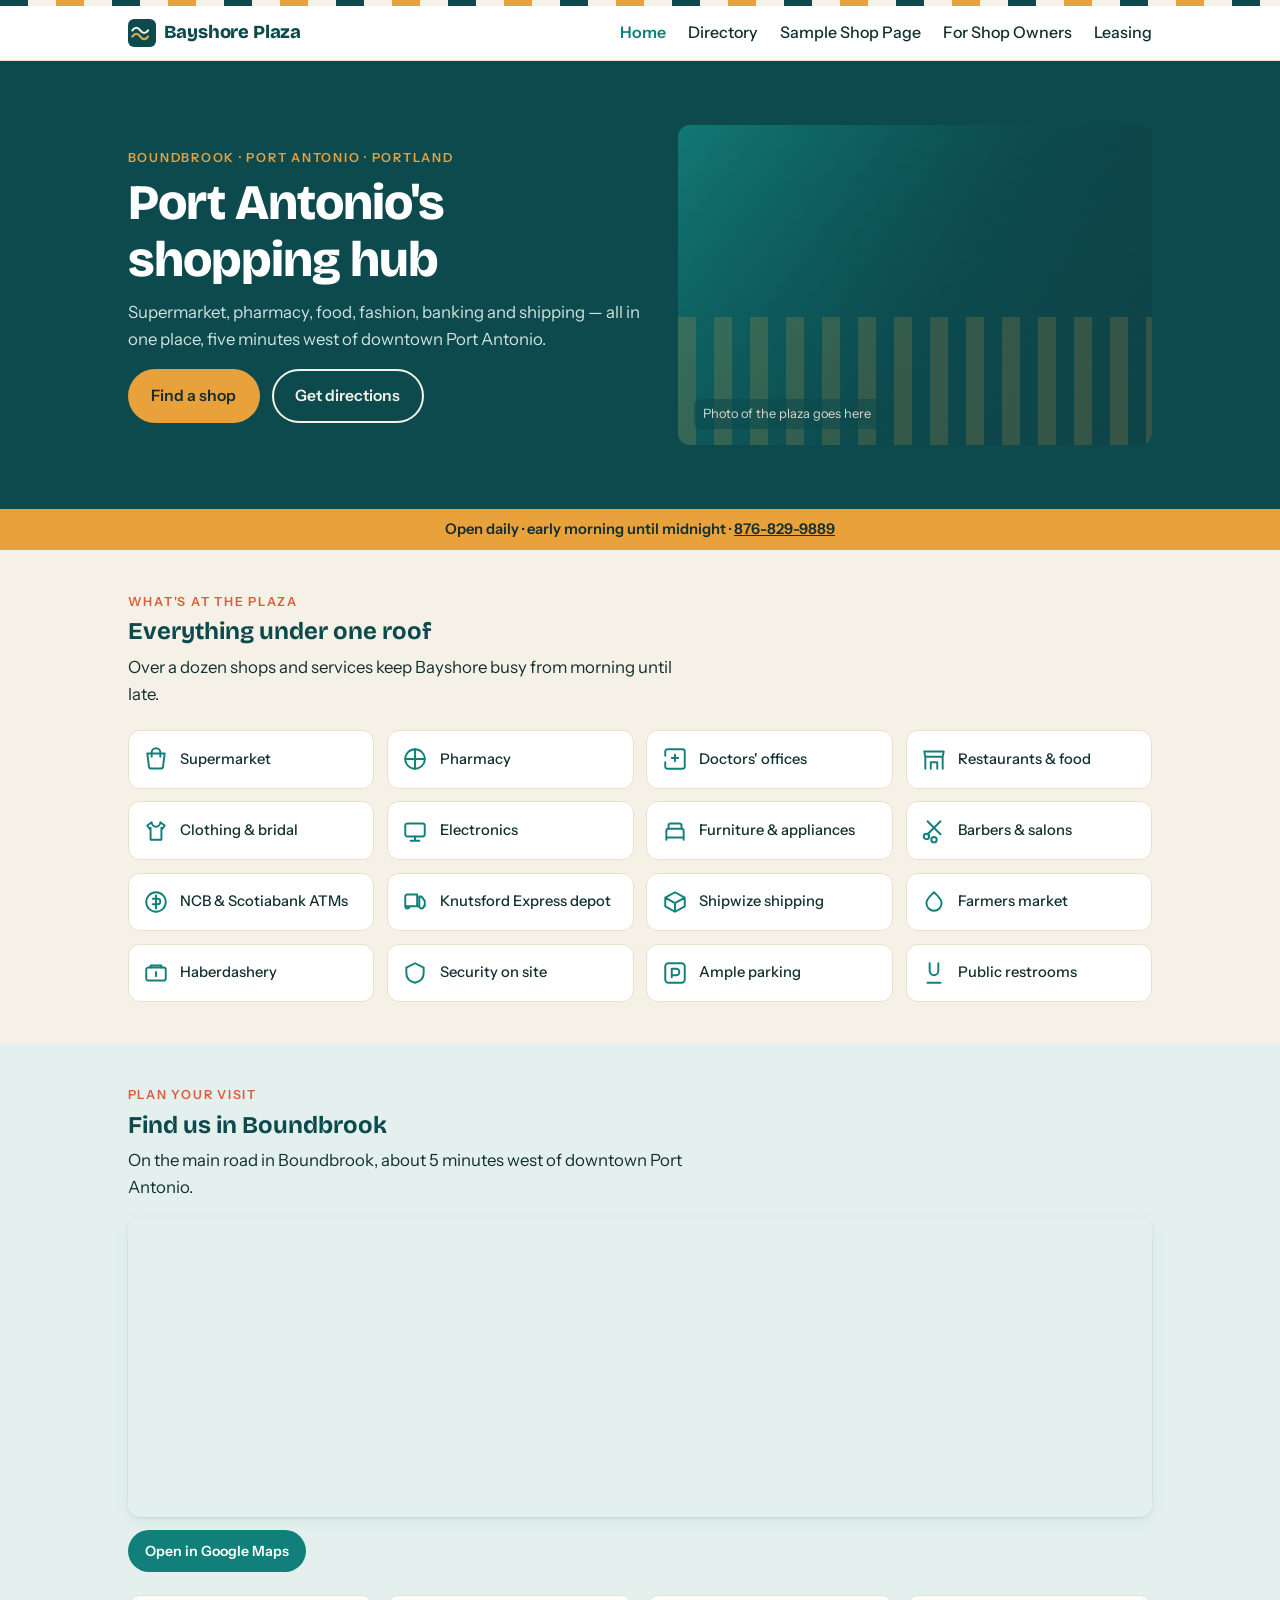
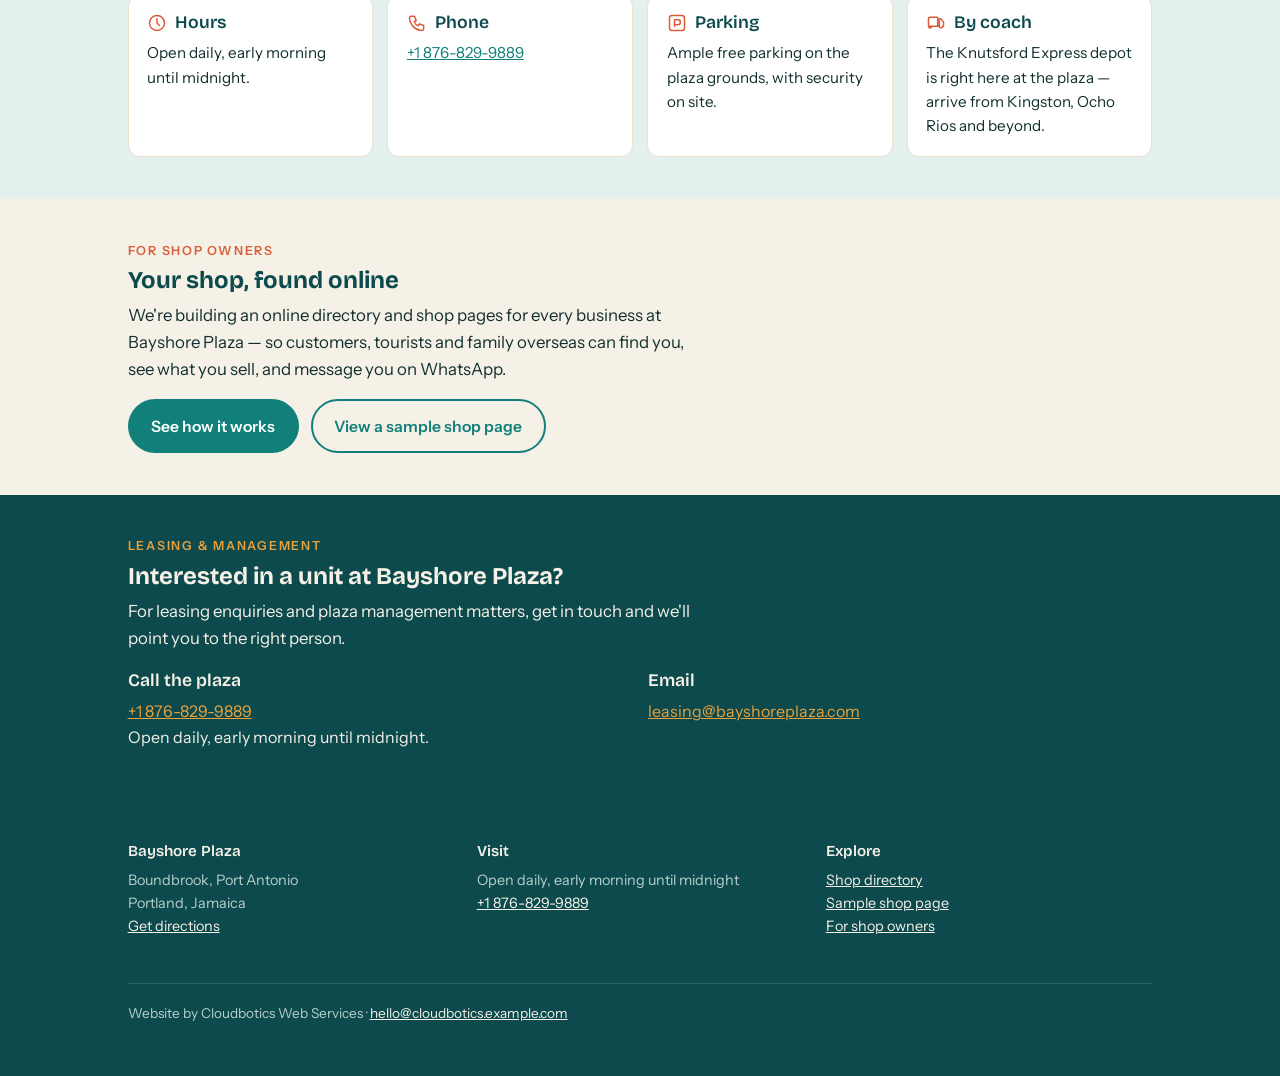
==== index.html @ 3031645c "Bayshore Plaza teaser site — Phase 1 validation asset Static mobile-first site (4 pages), shop direc" ====
<!DOCTYPE html>
<html lang="en">
<head>
  <meta charset="UTF-8">
  <meta name="viewport" content="width=device-width, initial-scale=1.0">
  <title>Bayshore Plaza — Port Antonio's Shopping Hub | Boundbrook, Portland, Jamaica</title>
  <meta name="description" content="Bayshore Plaza in Boundbrook, Port Antonio: supermarket, pharmacy, restaurants, banking ATMs, Knutsford Express depot and more. Open daily, early morning until midnight. 5 minutes west of downtown Port Antonio.">

  <!-- Open Graph -->
  <meta property="og:type" content="website">
  <meta property="og:title" content="Bayshore Plaza — Port Antonio's Shopping Hub">
  <meta property="og:description" content="Supermarket, pharmacy, food, banking, shipping and more in Boundbrook, Port Antonio. Open daily until midnight.">
  <!-- PLACEHOLDER: replace domain with the real deployed URL (og-image.jpg ships in this folder; regenerate from og-card.html) -->
  <meta property="og:url" content="https://bayshoreplaza.com/">
  <meta property="og:image" content="https://bayshoreplaza.com/og-image.jpg">
  <meta property="og:locale" content="en_JM">

  <link rel="icon" href="data:image/svg+xml,%3Csvg xmlns='http://www.w3.org/2000/svg' viewBox='0 0 32 32'%3E%3Crect width='32' height='32' rx='7' fill='%230c4a4e'/%3E%3Cpath d='M5 20c3-4 6-4 9 0s6 4 9 0' stroke='%23e9a13b' stroke-width='2.5' fill='none' stroke-linecap='round'/%3E%3Cpath d='M5 13c3-4 6-4 9 0s6 4 9 0' stroke='%23f6f1e7' stroke-width='2.5' fill='none' stroke-linecap='round'/%3E%3C/svg%3E">

  <link rel="preconnect" href="https://fonts.googleapis.com">
  <link rel="preconnect" href="https://fonts.gstatic.com" crossorigin>
  <link href="https://fonts.googleapis.com/css2?family=Bricolage+Grotesque:wght@600;800&family=Instrument+Sans:wght@400;500;600&display=swap" rel="stylesheet">
  <link rel="stylesheet" href="css/styles.css">

  <!-- LocalBusiness structured data -->
  <script type="application/ld+json">
  {
    "@context": "https://schema.org",
    "@type": "ShoppingCenter",
    "name": "Bayshore Plaza",
    "alternateName": "Bayshore Shopping Centre",
    "description": "Shopping plaza in Boundbrook, Port Antonio with a supermarket, pharmacy, doctors' offices, restaurants, clothing stores, banking ATMs, a Knutsford Express depot and more.",
    "telephone": "+18768299889",
    "url": "https://bayshoreplaza.com/",
    "address": {
      "@type": "PostalAddress",
      "streetAddress": "Boundbrook",
      "addressLocality": "Port Antonio",
      "addressRegion": "Portland",
      "addressCountry": "JM"
    },
    "geo": {
      "@type": "GeoCoordinates",
      "latitude": 18.1814917,
      "longitude": -76.4604981
    },
    "hasMap": "https://www.google.com/maps?q=18.1814917,-76.4604981",
    "openingHoursSpecification": {
      "@type": "OpeningHoursSpecification",
      "dayOfWeek": ["Monday","Tuesday","Wednesday","Thursday","Friday","Saturday","Sunday"],
      "opens": "06:00",
      "closes": "23:59"
    }
  }
  </script>
  <!-- PLACEHOLDER: confirm exact opening time in the JSON-LD above ("early morning" is currently set as 06:00) -->
</head>
<body>
  <div class="awning" aria-hidden="true"></div>

  <header class="site-header">
    <div class="site-header__bar">
      <a class="brand" href="index.html">
        <svg class="brand__mark" viewBox="0 0 32 32" aria-hidden="true"><rect width="32" height="32" rx="7" fill="#0c4a4e"/><path d="M5 20c3-4 6-4 9 0s6 4 9 0" stroke="#e9a13b" stroke-width="2.5" fill="none" stroke-linecap="round"/><path d="M5 13c3-4 6-4 9 0s6 4 9 0" stroke="#f6f1e7" stroke-width="2.5" fill="none" stroke-linecap="round"/></svg>
        Bayshore Plaza
      </a>
      <button class="nav-toggle" aria-expanded="false" aria-controls="site-nav">Menu</button>
      <nav class="site-nav" id="site-nav" aria-label="Main">
        <a href="index.html" aria-current="page">Home</a>
        <a href="directory.html">Directory</a>
        <a href="shop-demo.html">Sample Shop Page</a>
        <a href="for-businesses.html">For Shop Owners</a>
        <a href="index.html#leasing">Leasing</a>
      </nav>
    </div>
  </header>

  <main>
    <!-- HERO -->
    <section class="hero">
      <div class="container hero__inner">
        <div>
          <span class="eyebrow">Boundbrook · Port Antonio · Portland</span>
          <h1>Port Antonio's shopping hub</h1>
          <p class="lede">Supermarket, pharmacy, food, fashion, banking and shipping — all in one place, five minutes west of downtown Port Antonio.</p>
          <div class="hero__actions">
            <a class="btn btn--sand" href="directory.html">Find a shop</a>
            <a class="btn btn--ghost" href="https://www.google.com/maps?q=18.1814917,-76.4604981" target="_blank" rel="noopener" style="border-color:#f6f1e7;color:#f6f1e7">Get directions</a>
          </div>
        </div>
        <!-- PLACEHOLDER: hero image — replace this div with an optimized photo of the plaza frontage
             e.g. <img src="img/plaza-hero.jpg" alt="Bayshore Plaza, Port Antonio" width="800" height="600"> -->
        <div class="hero__media" role="img" aria-label="Photo of Bayshore Plaza (coming soon)">
          <span class="hero__media-note">Photo of the plaza goes here</span>
        </div>
      </div>
    </section>
    <div class="signboard">Open daily · early morning until midnight · <a href="tel:+18768299889" style="color:inherit">876-829-9889</a></div>

    <!-- AMENITIES -->
    <section class="section">
      <div class="container">
        <span class="eyebrow">What's at the plaza</span>
        <h2>Everything under one roof</h2>
        <p class="lede">Over a dozen shops and services keep Bayshore busy from morning until late.</p>
        <div class="amenity-grid">
          <div class="amenity"><svg viewBox="0 0 24 24" fill="none" stroke="currentColor" stroke-width="1.8" stroke-linecap="round" stroke-linejoin="round" aria-hidden="true"><path d="M4 7h16l-1.5 12a2 2 0 0 1-2 1.8h-9A2 2 0 0 1 5.5 19L4 7z"/><path d="M8 10V6a4 4 0 0 1 8 0v4"/></svg>Supermarket</div>
          <div class="amenity"><svg viewBox="0 0 24 24" fill="none" stroke="currentColor" stroke-width="1.8" stroke-linecap="round" stroke-linejoin="round" aria-hidden="true"><path d="M12 3v18M3 12h18"/><circle cx="12" cy="12" r="9"/></svg>Pharmacy</div>
          <div class="amenity"><svg viewBox="0 0 24 24" fill="none" stroke="currentColor" stroke-width="1.8" stroke-linecap="round" stroke-linejoin="round" aria-hidden="true"><path d="M9 3H5a2 2 0 0 0-2 2v4m6-6h10a2 2 0 0 1 2 2v14a2 2 0 0 1-2 2H5a2 2 0 0 1-2-2v-4"/><path d="M12 8v6M9 11h6"/></svg>Doctors' offices</div>
          <div class="amenity"><svg viewBox="0 0 24 24" fill="none" stroke="currentColor" stroke-width="1.8" stroke-linecap="round" stroke-linejoin="round" aria-hidden="true"><path d="M4 21V10m0 0L3 5h18l-1 5m-16 0h16m0 11V10M9 21v-6h6v6"/></svg>Restaurants &amp; food</div>
          <div class="amenity"><svg viewBox="0 0 24 24" fill="none" stroke="currentColor" stroke-width="1.8" stroke-linecap="round" stroke-linejoin="round" aria-hidden="true"><path d="M16 4l4 3-2 3-1-1v11H7V9L6 10 4 7l4-3a4 4 0 0 0 8 0z"/></svg>Clothing &amp; bridal</div>
          <div class="amenity"><svg viewBox="0 0 24 24" fill="none" stroke="currentColor" stroke-width="1.8" stroke-linecap="round" stroke-linejoin="round" aria-hidden="true"><rect x="3" y="5" width="18" height="12" rx="2"/><path d="M8 21h8m-4-4v4"/></svg>Electronics</div>
          <div class="amenity"><svg viewBox="0 0 24 24" fill="none" stroke="currentColor" stroke-width="1.8" stroke-linecap="round" stroke-linejoin="round" aria-hidden="true"><path d="M4 18v-6a2 2 0 0 1 2-2h12a2 2 0 0 1 2 2v6M4 18h16M4 18v2m16-2v2M6 10V7a2 2 0 0 1 2-2h8a2 2 0 0 1 2 2v3"/></svg>Furniture &amp; appliances</div>
          <div class="amenity"><svg viewBox="0 0 24 24" fill="none" stroke="currentColor" stroke-width="1.8" stroke-linecap="round" stroke-linejoin="round" aria-hidden="true"><path d="M6 3l12 12m0-12L6 15"/><circle cx="5" cy="17" r="2.5"/><circle cx="12" cy="20" r="2.5"/></svg>Barbers &amp; salons</div>
          <div class="amenity"><svg viewBox="0 0 24 24" fill="none" stroke="currentColor" stroke-width="1.8" stroke-linecap="round" stroke-linejoin="round" aria-hidden="true"><path d="M12 6v12m-3-9h4.5a2.5 2.5 0 0 1 0 5H9"/><circle cx="12" cy="12" r="9"/></svg>NCB &amp; Scotiabank ATMs</div>
          <div class="amenity"><svg viewBox="0 0 24 24" fill="none" stroke="currentColor" stroke-width="1.8" stroke-linecap="round" stroke-linejoin="round" aria-hidden="true"><path d="M3 16V7a2 2 0 0 1 2-2h9v11M3 16h11M3 16a2 2 0 1 0 4 0m7 0h2m4 0a2 2 0 1 1-4 0m4 0h1v-5l-3-4h-2v9"/></svg>Knutsford Express depot</div>
          <div class="amenity"><svg viewBox="0 0 24 24" fill="none" stroke="currentColor" stroke-width="1.8" stroke-linecap="round" stroke-linejoin="round" aria-hidden="true"><path d="M21 8l-9-5-9 5v8l9 5 9-5V8zM3 8l9 5m0 0l9-5m-9 5v8"/></svg>Shipwize shipping</div>
          <div class="amenity"><svg viewBox="0 0 24 24" fill="none" stroke="currentColor" stroke-width="1.8" stroke-linecap="round" stroke-linejoin="round" aria-hidden="true"><path d="M12 3c-4 4-7 6-7 10a7 7 0 0 0 14 0c0-4-3-6-7-10z"/></svg>Farmers market</div>
          <div class="amenity"><svg viewBox="0 0 24 24" fill="none" stroke="currentColor" stroke-width="1.8" stroke-linecap="round" stroke-linejoin="round" aria-hidden="true"><rect x="3" y="7" width="18" height="12" rx="2"/><path d="M7 7V5h10v2m-5 4v4"/></svg>Haberdashery</div>
          <div class="amenity"><svg viewBox="0 0 24 24" fill="none" stroke="currentColor" stroke-width="1.8" stroke-linecap="round" stroke-linejoin="round" aria-hidden="true"><path d="M12 3l8 4v5c0 5-3.5 8-8 9-4.5-1-8-4-8-9V7l8-4z"/></svg>Security on site</div>
          <div class="amenity"><svg viewBox="0 0 24 24" fill="none" stroke="currentColor" stroke-width="1.8" stroke-linecap="round" stroke-linejoin="round" aria-hidden="true"><rect x="3" y="3" width="18" height="18" rx="3"/><path d="M9 16V8h4a3 3 0 0 1 0 6H9"/></svg>Ample parking</div>
          <div class="amenity"><svg viewBox="0 0 24 24" fill="none" stroke="currentColor" stroke-width="1.8" stroke-linecap="round" stroke-linejoin="round" aria-hidden="true"><path d="M8 3v7a4 4 0 0 0 8 0V3M6 21h12"/></svg>Public restrooms</div>
        </div>
      </div>
    </section>

    <!-- MAP + VISIT INFO -->
    <section class="section section--tint" id="visit">
      <div class="container">
        <span class="eyebrow">Plan your visit</span>
        <h2>Find us in Boundbrook</h2>
        <p class="lede">On the main road in Boundbrook, about 5 minutes west of downtown Port Antonio.</p>
        <!-- OpenStreetMap embed — no API key needed. Links out to Google Maps below. -->
        <iframe class="map-embed" loading="lazy" title="Map showing Bayshore Plaza, Boundbrook, Port Antonio"
          src="https://www.openstreetmap.org/export/embed.html?bbox=-76.4705%2C18.1715%2C-76.4505%2C18.1915&amp;layer=mapnik&amp;marker=18.1814917%2C-76.4604981"></iframe>
        <p style="margin-top:0.8rem"><a class="btn btn--primary btn--small" href="https://www.google.com/maps?q=18.1814917,-76.4604981" target="_blank" rel="noopener">Open in Google Maps</a></p>

        <div class="visit-grid">
          <div class="visit-card">
            <h3><svg viewBox="0 0 24 24" fill="none" stroke="currentColor" stroke-width="1.8" stroke-linecap="round" aria-hidden="true"><circle cx="12" cy="12" r="9"/><path d="M12 7v5l3 3"/></svg>Hours</h3>
            <p>Open daily, early morning until midnight.</p>
          </div>
          <div class="visit-card">
            <h3><svg viewBox="0 0 24 24" fill="none" stroke="currentColor" stroke-width="1.8" stroke-linecap="round" stroke-linejoin="round" aria-hidden="true"><path d="M5 4h4l2 5-2.5 1.5a11 11 0 0 0 5 5L15 13l5 2v4a2 2 0 0 1-2 2A16 16 0 0 1 3 6a2 2 0 0 1 2-2z"/></svg>Phone</h3>
            <p><a href="tel:+18768299889">+1 876-829-9889</a></p>
          </div>
          <div class="visit-card">
            <h3><svg viewBox="0 0 24 24" fill="none" stroke="currentColor" stroke-width="1.8" stroke-linecap="round" stroke-linejoin="round" aria-hidden="true"><rect x="3" y="3" width="18" height="18" rx="3"/><path d="M9 16V8h4a3 3 0 0 1 0 6H9"/></svg>Parking</h3>
            <p>Ample free parking on the plaza grounds, with security on site.</p>
          </div>
          <div class="visit-card">
            <h3><svg viewBox="0 0 24 24" fill="none" stroke="currentColor" stroke-width="1.8" stroke-linecap="round" stroke-linejoin="round" aria-hidden="true"><path d="M3 16V7a2 2 0 0 1 2-2h9v11M3 16h11M3 16a2 2 0 1 0 4 0m7 0h2m4 0a2 2 0 1 1-4 0m4 0h1v-5l-3-4h-2v9"/></svg>By coach</h3>
            <p>The Knutsford Express depot is right here at the plaza — arrive from Kingston, Ocho Rios and beyond.</p>
          </div>
        </div>
      </div>
    </section>

    <!-- FOR SHOP OWNERS teaser -->
    <section class="section">
      <div class="container">
        <span class="eyebrow">For shop owners</span>
        <h2>Your shop, found online</h2>
        <p class="lede">We're building an online directory and shop pages for every business at Bayshore Plaza — so customers, tourists and family overseas can find you, see what you sell, and message you on WhatsApp.</p>
        <div class="hero__actions">
          <a class="btn btn--primary" href="for-businesses.html">See how it works</a>
          <a class="btn btn--ghost" href="shop-demo.html">View a sample shop page</a>
        </div>
      </div>
    </section>

    <!-- LEASING / CONTACT (addressed to plaza management) -->
    <section class="section section--deep" id="leasing">
      <div class="container">
        <span class="eyebrow">Leasing &amp; management</span>
        <h2>Interested in a unit at Bayshore Plaza?</h2>
        <p class="lede">For leasing enquiries and plaza management matters, get in touch and we'll point you to the right person.</p>
        <div class="contact-block">
          <!-- PLACEHOLDER: leasing/management contact — confirm name, phone and email with plaza management -->
          <div>
            <h3>Call the plaza</h3>
            <p><a href="tel:+18768299889">+1 876-829-9889</a><br>Open daily, early morning until midnight.</p>
          </div>
          <div>
            <h3>Email</h3>
            <!-- PLACEHOLDER: management email address -->
            <p><a href="mailto:leasing@bayshoreplaza.com">leasing@bayshoreplaza.com</a></p>
          </div>
        </div>
      </div>
    </section>
  </main>

  <footer class="site-footer">
    <div class="container">
      <div class="site-footer__grid">
        <div>
          <h3>Bayshore Plaza</h3>
          <p>Boundbrook, Port Antonio<br>Portland, Jamaica<br><a href="https://www.google.com/maps?q=18.1814917,-76.4604981" target="_blank" rel="noopener">Get directions</a></p>
        </div>
        <div>
          <h3>Visit</h3>
          <p>Open daily, early morning until midnight<br><a href="tel:+18768299889">+1 876-829-9889</a></p>
        </div>
        <div>
          <h3>Explore</h3>
          <p><a href="directory.html">Shop directory</a><br><a href="shop-demo.html">Sample shop page</a><br><a href="for-businesses.html">For shop owners</a></p>
        </div>
      </div>
      <p class="credit">Website by Cloudbotics Web Services ·
        <!-- PLACEHOLDER: Cloudbotics contact email -->
        <a href="mailto:hello@cloudbotics.example.com">hello@cloudbotics.example.com</a>
      </p>
    </div>
  </footer>

  <!-- Sticky call/directions bar on mobile -->
  <div class="mobile-cta">
    <a href="tel:+18768299889">📞 Call the plaza</a>
    <a href="https://www.google.com/maps?q=18.1814917,-76.4604981" target="_blank" rel="noopener">📍 Directions</a>
  </div>

  <script src="js/main.js" defer></script>
</body>
</html>
---- css/styles.css ----
/* ==========================================================================
   Bayshore Plaza — styles.css
   Palette: deep sea teal / teal / sand / mango accent
   Mobile-first (~380px), scales up at 640px and 960px
   ========================================================================== */

:root {
  --ink: #12302f;          /* near-black teal ink */
  --sea-deep: #0c4a4e;     /* deep sea teal — headers, footer */
  --sea: #12807a;          /* primary teal — links, buttons */
  --sea-soft: #e3f0ee;     /* pale teal wash */
  --sand: #f6f1e7;         /* page background */
  --sand-deep: #eae0cc;    /* card borders, dividers */
  --mango: #e9a13b;        /* warm accent — highlights, badges */
  --coral: #d95d39;        /* small warm details only */
  --white: #ffffff;
  --whatsapp: #1fa855;
  --radius: 12px;
  --shadow: 0 1px 3px rgba(18, 48, 47, 0.08), 0 4px 14px rgba(18, 48, 47, 0.06);
  --font-display: "Bricolage Grotesque", "Avenir Next", "Segoe UI", sans-serif;
  --font-body: "Instrument Sans", -apple-system, "Segoe UI", Roboto, sans-serif;
}

* { box-sizing: border-box; }

html { scroll-behavior: smooth; }

body {
  margin: 0;
  font-family: var(--font-body);
  font-size: 1rem;
  line-height: 1.6;
  color: var(--ink);
  background: var(--sand);
  -webkit-font-smoothing: antialiased;
}

img, iframe { max-width: 100%; }

h1, h2, h3 {
  font-family: var(--font-display);
  line-height: 1.15;
  margin: 0 0 0.5rem;
  color: var(--sea-deep);
}

h1 { font-size: 2.1rem; font-weight: 800; letter-spacing: -0.02em; }
h2 { font-size: 1.5rem; font-weight: 700; }
h3 { font-size: 1.1rem; font-weight: 600; }

p { margin: 0 0 1rem; }

a { color: var(--sea); }

:focus-visible {
  outline: 3px solid var(--mango);
  outline-offset: 2px;
  border-radius: 4px;
}

@media (prefers-reduced-motion: reduce) {
  html { scroll-behavior: auto; }
  *, *::before, *::after { transition: none !important; animation: none !important; }
}

/* --- Signature: awning stripe (teal / sand / mango), used at the top of
       every page and above key cards — echoes shopfront awnings --------- */
.awning {
  height: 6px;
  background: repeating-linear-gradient(
    90deg,
    var(--sea-deep) 0 28px,
    var(--sand) 28px 56px,
    var(--mango) 56px 84px,
    var(--sand) 84px 112px
  );
}

/* --- Layout helpers ---------------------------------------------------- */
.container {
  width: 100%;
  max-width: 1060px;
  margin: 0 auto;
  padding: 0 1.1rem;
}

.section { padding: 2.6rem 0; }
.section--tint { background: var(--sea-soft); }
.section--deep { background: var(--sea-deep); color: var(--sand); }
.section--deep h2, .section--deep h3 { color: var(--sand); }
.section--deep a { color: var(--mango); }
/* buttons keep their own text colors inside dark sections */
.section--deep a.btn--whatsapp { color: var(--white); }
.section--deep a.btn--sand { color: var(--ink); }
.section--deep a.btn--primary { color: var(--white); }
.section--deep a.btn--ghost { color: var(--sand); border-color: var(--sand); }

.eyebrow {
  display: block;
  font-size: 0.78rem;
  font-weight: 600;
  letter-spacing: 0.14em;
  text-transform: uppercase;
  color: var(--coral);
  margin-bottom: 0.4rem;
}
.section--deep .eyebrow { color: var(--mango); }

.lede { font-size: 1.05rem; max-width: 34em; }

/* --- Header / nav ------------------------------------------------------- */
.site-header {
  position: sticky;
  top: 0;
  z-index: 50;
  background: var(--white);
  border-bottom: 1px solid var(--sand-deep);
}

.site-header__bar {
  display: flex;
  align-items: center;
  justify-content: space-between;
  gap: 1rem;
  padding: 0.7rem 1.1rem;
  max-width: 1060px;
  margin: 0 auto;
}

.brand {
  font-family: var(--font-display);
  font-weight: 800;
  font-size: 1.15rem;
  color: var(--sea-deep);
  text-decoration: none;
  letter-spacing: -0.01em;
  display: flex;
  align-items: center;
  gap: 0.5rem;
}

.brand__mark {
  width: 28px;
  height: 28px;
  flex: none;
}

.nav-toggle {
  appearance: none;
  background: none;
  border: 1px solid var(--sand-deep);
  border-radius: 8px;
  padding: 0.45rem 0.6rem;
  font: inherit;
  color: var(--sea-deep);
  cursor: pointer;
  display: inline-flex;
  align-items: center;
  gap: 0.4rem;
}

.site-nav {
  display: none;
  position: absolute;
  top: 100%;
  left: 0;
  right: 0;
  background: var(--white);
  border-bottom: 1px solid var(--sand-deep);
  box-shadow: var(--shadow);
  padding: 0.5rem 1.1rem 1rem;
}

.site-nav.is-open { display: block; }

.site-nav a {
  display: block;
  padding: 0.65rem 0.2rem;
  text-decoration: none;
  color: var(--ink);
  font-weight: 500;
  border-bottom: 1px solid var(--sand);
}

.site-nav a[aria-current="page"] { color: var(--sea); font-weight: 600; }

@media (min-width: 640px) {
  .nav-toggle { display: none; }
  .site-nav {
    display: flex;
    position: static;
    background: none;
    border: 0;
    box-shadow: none;
    padding: 0;
    gap: 1.4rem;
  }
  .site-nav a { border: 0; padding: 0.2rem 0; }
}

/* --- Buttons ------------------------------------------------------------ */
.btn {
  display: inline-flex;
  align-items: center;
  justify-content: center;
  gap: 0.5rem;
  padding: 0.78rem 1.35rem;
  border-radius: 999px;
  font-weight: 600;
  font-size: 0.98rem;
  text-decoration: none;
  border: 2px solid transparent;
  cursor: pointer;
  transition: transform 0.12s ease, box-shadow 0.12s ease;
}
.btn:active { transform: translateY(1px); }

.btn--primary { background: var(--sea); color: var(--white); }
.btn--primary:hover { box-shadow: 0 4px 14px rgba(18, 128, 122, 0.35); }

.btn--ghost { border-color: var(--sea); color: var(--sea); background: transparent; }
.btn--ghost:hover { background: var(--sea-soft); }

.btn--sand { background: var(--mango); color: var(--ink); }
.btn--sand:hover { box-shadow: 0 4px 14px rgba(233, 161, 59, 0.4); }

.btn--whatsapp { background: var(--whatsapp); color: var(--white); }
.btn--whatsapp:hover { box-shadow: 0 4px 14px rgba(31, 168, 85, 0.35); }

.btn--small { padding: 0.5rem 0.95rem; font-size: 0.88rem; }

/* --- Hero ---------------------------------------------------------------- */
.hero {
  background: var(--sea-deep);
  color: var(--sand);
  overflow: hidden;
}

.hero__inner {
  display: grid;
  gap: 1.6rem;
  padding-top: 2.6rem;
  padding-bottom: 2.8rem;
}

.hero .eyebrow { color: var(--mango); }

.hero h1 { color: var(--white); font-size: 2.4rem; margin-bottom: 0.7rem; }
.hero .lede { color: #cfe3df; }

.hero__actions { display: flex; flex-wrap: wrap; gap: 0.75rem; }

/* Hero image placeholder — replace with a real photo of the plaza */
.hero__media {
  border-radius: var(--radius);
  min-height: 210px;
  background:
    linear-gradient(160deg, rgba(12, 74, 78, 0.15), rgba(12, 74, 78, 0.55)),
    linear-gradient(120deg, #12807a 0%, #0c4a4e 55%, #123c3f 100%);
  display: flex;
  align-items: flex-end;
  padding: 1rem;
  position: relative;
}

.hero__media::before {
  content: "";
  position: absolute;
  inset: auto 0 0 0;
  height: 40%;
  background: repeating-linear-gradient(
    90deg,
    rgba(233, 161, 59, 0.18) 0 18px,
    transparent 18px 36px
  );
  border-radius: 0 0 var(--radius) var(--radius);
  pointer-events: none;
}

.hero__media-note {
  font-size: 0.8rem;
  color: rgba(246, 241, 231, 0.85);
  background: rgba(12, 74, 78, 0.6);
  padding: 0.3rem 0.6rem;
  border-radius: 6px;
  position: relative;
}

/* Signboard strip — plaza-style hours marquee under the hero */
.signboard {
  background: var(--mango);
  color: var(--ink);
  font-weight: 600;
  font-size: 0.92rem;
  text-align: center;
  padding: 0.55rem 1rem;
}

@media (min-width: 960px) {
  .hero__inner {
    grid-template-columns: 1.05fr 0.95fr;
    align-items: center;
    padding-top: 4rem;
    padding-bottom: 4rem;
  }
  .hero h1 { font-size: 3.1rem; }
  .hero__media { min-height: 320px; }
}

/* --- Amenity grid --------------------------------------------------------- */
.amenity-grid {
  display: grid;
  grid-template-columns: repeat(2, 1fr);
  gap: 0.8rem;
  margin-top: 1.4rem;
}

.amenity {
  background: var(--white);
  border: 1px solid var(--sand-deep);
  border-radius: var(--radius);
  padding: 0.95rem 0.9rem;
  display: flex;
  align-items: center;
  gap: 0.7rem;
  font-weight: 500;
  font-size: 0.92rem;
}

.amenity svg {
  width: 26px;
  height: 26px;
  flex: none;
  color: var(--sea);
}

@media (min-width: 640px) { .amenity-grid { grid-template-columns: repeat(3, 1fr); } }
@media (min-width: 960px) { .amenity-grid { grid-template-columns: repeat(4, 1fr); } }

/* --- Map / visit --------------------------------------------------------- */
.map-embed {
  border: 0;
  width: 100%;
  height: 300px;
  border-radius: var(--radius);
  box-shadow: var(--shadow);
  display: block;
}

.visit-grid {
  display: grid;
  gap: 0.9rem;
  margin-top: 1.4rem;
}

.visit-card {
  background: var(--white);
  border: 1px solid var(--sand-deep);
  border-radius: var(--radius);
  padding: 1.1rem 1.15rem;
}

.visit-card h3 { display: flex; align-items: center; gap: 0.5rem; }
.visit-card svg { width: 20px; height: 20px; color: var(--coral); flex: none; }
.visit-card p { margin: 0.3rem 0 0; font-size: 0.95rem; }

@media (min-width: 640px) { .visit-grid { grid-template-columns: repeat(2, 1fr); } }
@media (min-width: 960px) { .visit-grid { grid-template-columns: repeat(4, 1fr); } }

/* --- Directory ------------------------------------------------------------ */
.filters {
  display: grid;
  gap: 0.8rem;
  margin: 1.4rem 0 1.6rem;
}

.search-input {
  width: 100%;
  padding: 0.8rem 1rem;
  font: inherit;
  border: 1.5px solid var(--sand-deep);
  border-radius: 10px;
  background: var(--white);
  color: var(--ink);
}
.search-input:focus { border-color: var(--sea); outline: none; }

.chip-row {
  display: flex;
  gap: 0.5rem;
  overflow-x: auto;
  padding-bottom: 0.3rem;
  -webkit-overflow-scrolling: touch;
}

.chip {
  flex: none;
  padding: 0.45rem 0.95rem;
  border-radius: 999px;
  border: 1.5px solid var(--sand-deep);
  background: var(--white);
  font: inherit;
  font-size: 0.88rem;
  font-weight: 500;
  color: var(--ink);
  cursor: pointer;
  white-space: nowrap;
}

.chip[aria-pressed="true"] {
  background: var(--sea-deep);
  border-color: var(--sea-deep);
  color: var(--sand);
}

.shop-grid {
  display: grid;
  gap: 0.9rem;
}

@media (min-width: 640px) { .shop-grid { grid-template-columns: repeat(2, 1fr); } }
@media (min-width: 960px) { .shop-grid { grid-template-columns: repeat(3, 1fr); } }

.shop-card {
  background: var(--white);
  border: 1px solid var(--sand-deep);
  border-radius: var(--radius);
  padding: 1.1rem 1.15rem 1.2rem;
  display: flex;
  flex-direction: column;
  gap: 0.55rem;
  border-top: 4px solid var(--sea);
}

.shop-card__head {
  display: flex;
  justify-content: space-between;
  align-items: flex-start;
  gap: 0.6rem;
}

.shop-card h3 { margin: 0; }

/* Unit plate — styled like the plaza's physical unit signage */
.unit-plate {
  flex: none;
  font-family: var(--font-display);
  font-size: 0.72rem;
  font-weight: 700;
  letter-spacing: 0.08em;
  background: var(--sea-deep);
  color: var(--sand);
  border-radius: 6px;
  padding: 0.25rem 0.5rem;
  text-transform: uppercase;
}

.shop-card__cat {
  font-size: 0.8rem;
  font-weight: 600;
  letter-spacing: 0.08em;
  text-transform: uppercase;
  color: var(--coral);
}

.shop-card__meta { font-size: 0.92rem; color: #4b5f5e; margin: 0; }

.shop-card__actions { margin-top: auto; display: flex; gap: 0.5rem; padding-top: 0.5rem; }

.results-empty {
  text-align: center;
  padding: 2.5rem 1rem;
  color: #4b5f5e;
}

.results-count { font-size: 0.88rem; color: #4b5f5e; margin: -0.6rem 0 1rem; }

/* --- Demo shop page -------------------------------------------------------- */
.demo-banner {
  background: var(--coral);
  color: var(--white);
  text-align: center;
  font-weight: 600;
  font-size: 0.92rem;
  padding: 0.6rem 1rem;
}

.gallery {
  display: grid;
  grid-template-columns: repeat(2, 1fr);
  gap: 0.6rem;
  margin: 1.2rem 0;
}

.gallery__item {
  aspect-ratio: 4 / 3;
  border-radius: 10px;
  background: linear-gradient(140deg, var(--sea-soft), var(--sand-deep));
  display: flex;
  align-items: center;
  justify-content: center;
  color: #5b6f6d;
  font-size: 0.8rem;
  text-align: center;
  padding: 0.5rem;
}

.gallery__item:first-child { grid-column: 1 / -1; aspect-ratio: 16 / 9; }

img.gallery__item { object-fit: cover; padding: 0; display: block; width: 100%; height: 100%; }

@media (min-width: 640px) {
  .gallery { grid-template-columns: repeat(4, 1fr); }
  .gallery__item:first-child { grid-column: 1 / 3; grid-row: 1 / 3; aspect-ratio: auto; }
}

.hours-table { width: 100%; border-collapse: collapse; font-size: 0.95rem; }
.hours-table td { padding: 0.45rem 0; border-bottom: 1px solid var(--sand); }
.hours-table td:last-child { text-align: right; font-weight: 500; }

.badge-listed {
  display: inline-flex;
  align-items: center;
  gap: 0.45rem;
  background: var(--sea-soft);
  border: 1px solid var(--sea);
  color: var(--sea-deep);
  border-radius: 999px;
  padding: 0.4rem 0.9rem;
  font-size: 0.85rem;
  font-weight: 600;
}
.badge-listed svg { width: 16px; height: 16px; color: var(--sea); }

.insta-placeholder {
  border: 2px dashed var(--sand-deep);
  border-radius: var(--radius);
  padding: 2rem 1rem;
  text-align: center;
  color: #5b6f6d;
  font-size: 0.9rem;
  background: var(--white);
}

.two-col { display: grid; gap: 1.6rem; }
@media (min-width: 960px) { .two-col { grid-template-columns: 1.2fr 0.8fr; align-items: start; } }

/* --- Pricing (for-businesses) ---------------------------------------------- */
.benefit-list { display: grid; gap: 0.9rem; margin-top: 1.4rem; }
@media (min-width: 640px) { .benefit-list { grid-template-columns: repeat(3, 1fr); } }

.benefit {
  background: var(--white);
  border: 1px solid var(--sand-deep);
  border-radius: var(--radius);
  padding: 1.2rem 1.15rem;
}
.benefit svg { width: 30px; height: 30px; color: var(--sea); margin-bottom: 0.6rem; }
.benefit p { margin: 0; font-size: 0.95rem; }

.pricing-grid { display: grid; gap: 1rem; margin-top: 1.6rem; }
@media (min-width: 960px) { .pricing-grid { grid-template-columns: repeat(3, 1fr); } }

.plan {
  background: var(--white);
  border: 1px solid var(--sand-deep);
  border-radius: var(--radius);
  padding: 1.4rem 1.3rem;
  display: flex;
  flex-direction: column;
  gap: 0.7rem;
}

.plan--featured {
  border: 2px solid var(--mango);
  box-shadow: var(--shadow);
  position: relative;
}

.plan__flag {
  position: absolute;
  top: -0.8rem;
  left: 1.1rem;
  background: var(--mango);
  color: var(--ink);
  font-size: 0.72rem;
  font-weight: 700;
  letter-spacing: 0.1em;
  text-transform: uppercase;
  padding: 0.25rem 0.7rem;
  border-radius: 999px;
}

.plan__price {
  font-family: var(--font-display);
  font-size: 1.7rem;
  font-weight: 800;
  color: var(--sea-deep);
}
.plan__price small { font-size: 0.85rem; font-weight: 500; color: #4b5f5e; }

.plan ul { margin: 0; padding: 0 0 0 1.1rem; font-size: 0.94rem; display: grid; gap: 0.35rem; }
.plan .btn { margin-top: auto; }

/* --- Leasing / contact ------------------------------------------------------ */
.contact-block {
  display: grid;
  gap: 1rem;
  margin-top: 1.2rem;
}
@media (min-width: 640px) { .contact-block { grid-template-columns: 1fr 1fr; } }

/* --- Footer ------------------------------------------------------------------ */
.site-footer {
  background: var(--sea-deep);
  color: #b8d0cc;
  font-size: 0.9rem;
  padding: 2.2rem 0 5rem; /* bottom padding clears the mobile CTA bar */
}

.site-footer a { color: var(--sand); }

.site-footer__grid { display: grid; gap: 1.4rem; }
@media (min-width: 640px) { .site-footer__grid { grid-template-columns: repeat(3, 1fr); } }

.site-footer h3 { color: var(--sand); font-size: 0.95rem; }

.site-footer .credit {
  margin-top: 1.8rem;
  padding-top: 1.2rem;
  border-top: 1px solid rgba(246, 241, 231, 0.15);
  font-size: 0.85rem;
}

/* Mobile sticky call/WhatsApp bar */
.mobile-cta {
  position: fixed;
  bottom: 0;
  left: 0;
  right: 0;
  z-index: 60;
  display: flex;
  background: var(--white);
  border-top: 1px solid var(--sand-deep);
  box-shadow: 0 -3px 12px rgba(18, 48, 47, 0.1);
}

.mobile-cta a {
  flex: 1;
  text-align: center;
  padding: 0.85rem 0.5rem;
  font-weight: 600;
  font-size: 0.92rem;
  text-decoration: none;
  color: var(--sea-deep);
}

.mobile-cta a + a { border-left: 1px solid var(--sand-deep); }

@media (min-width: 960px) {
  .mobile-cta { display: none; }
  .site-footer { padding-bottom: 2.2rem; }
}
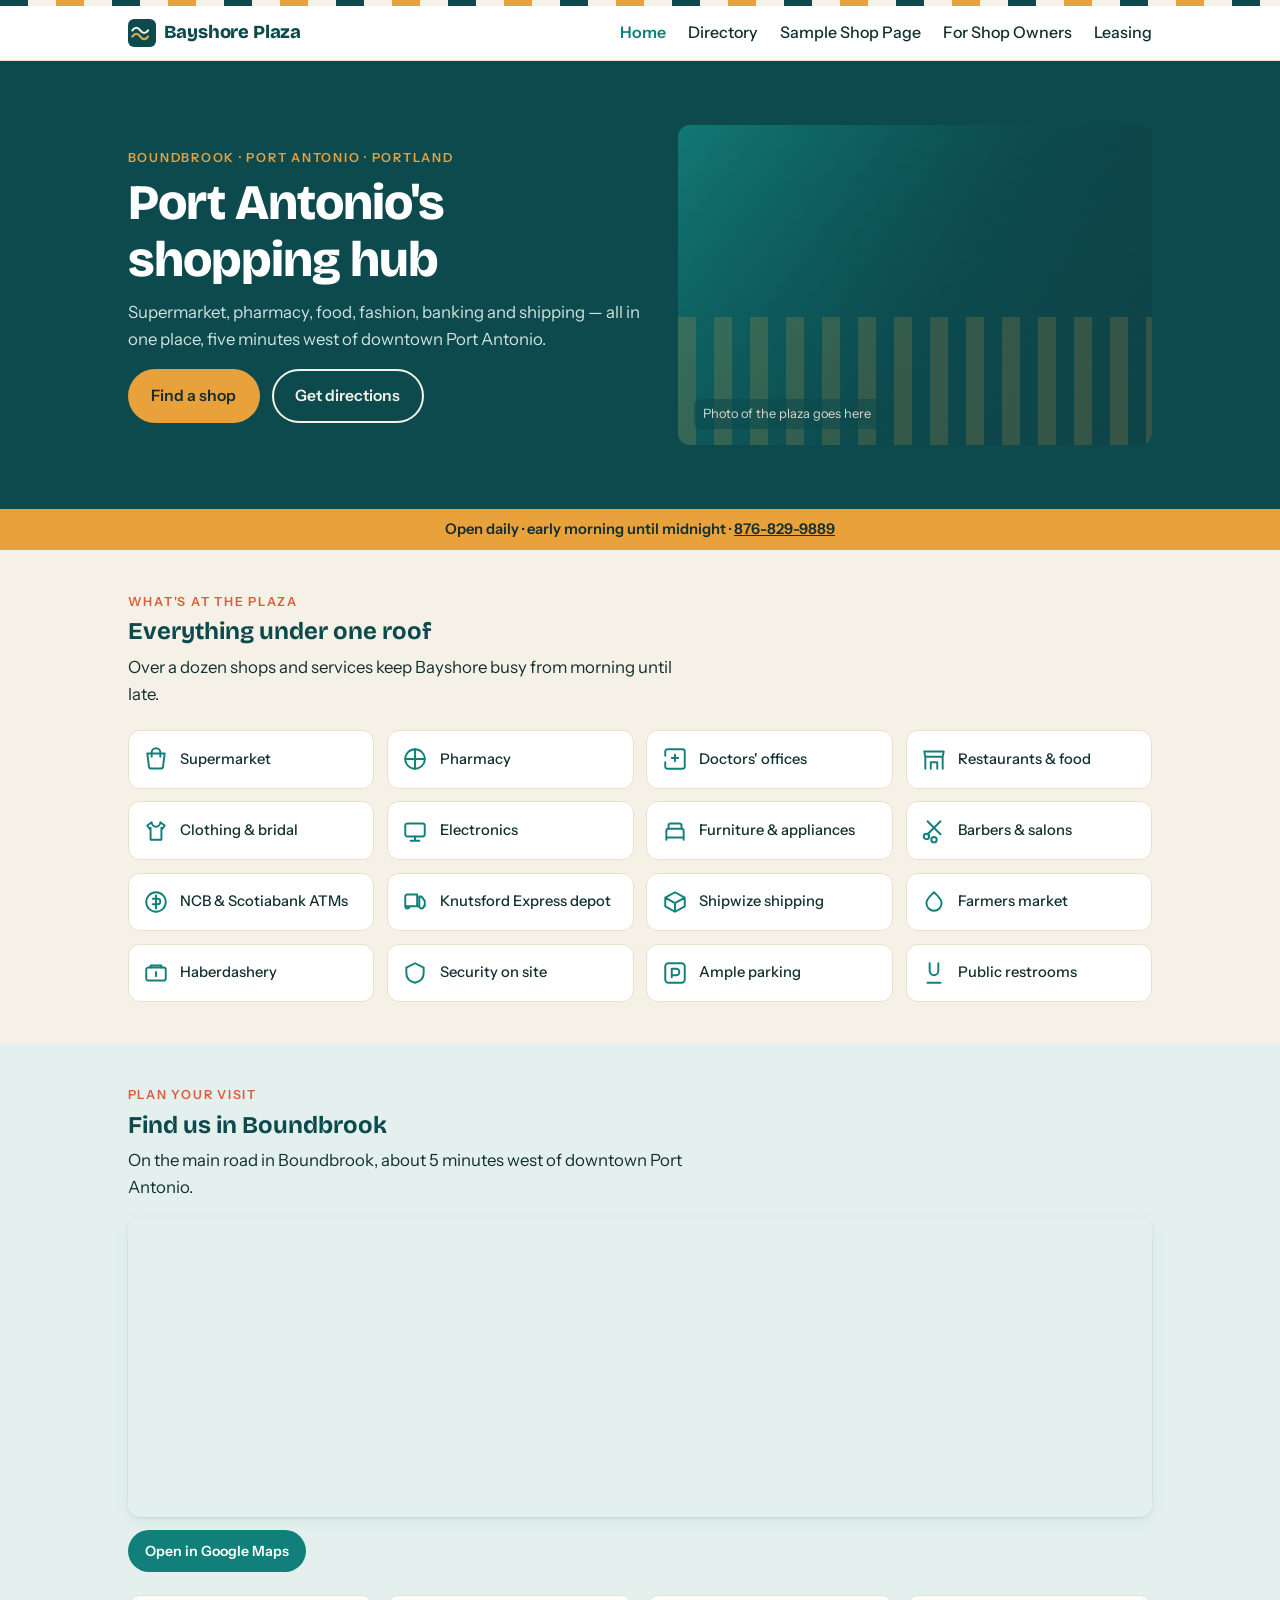
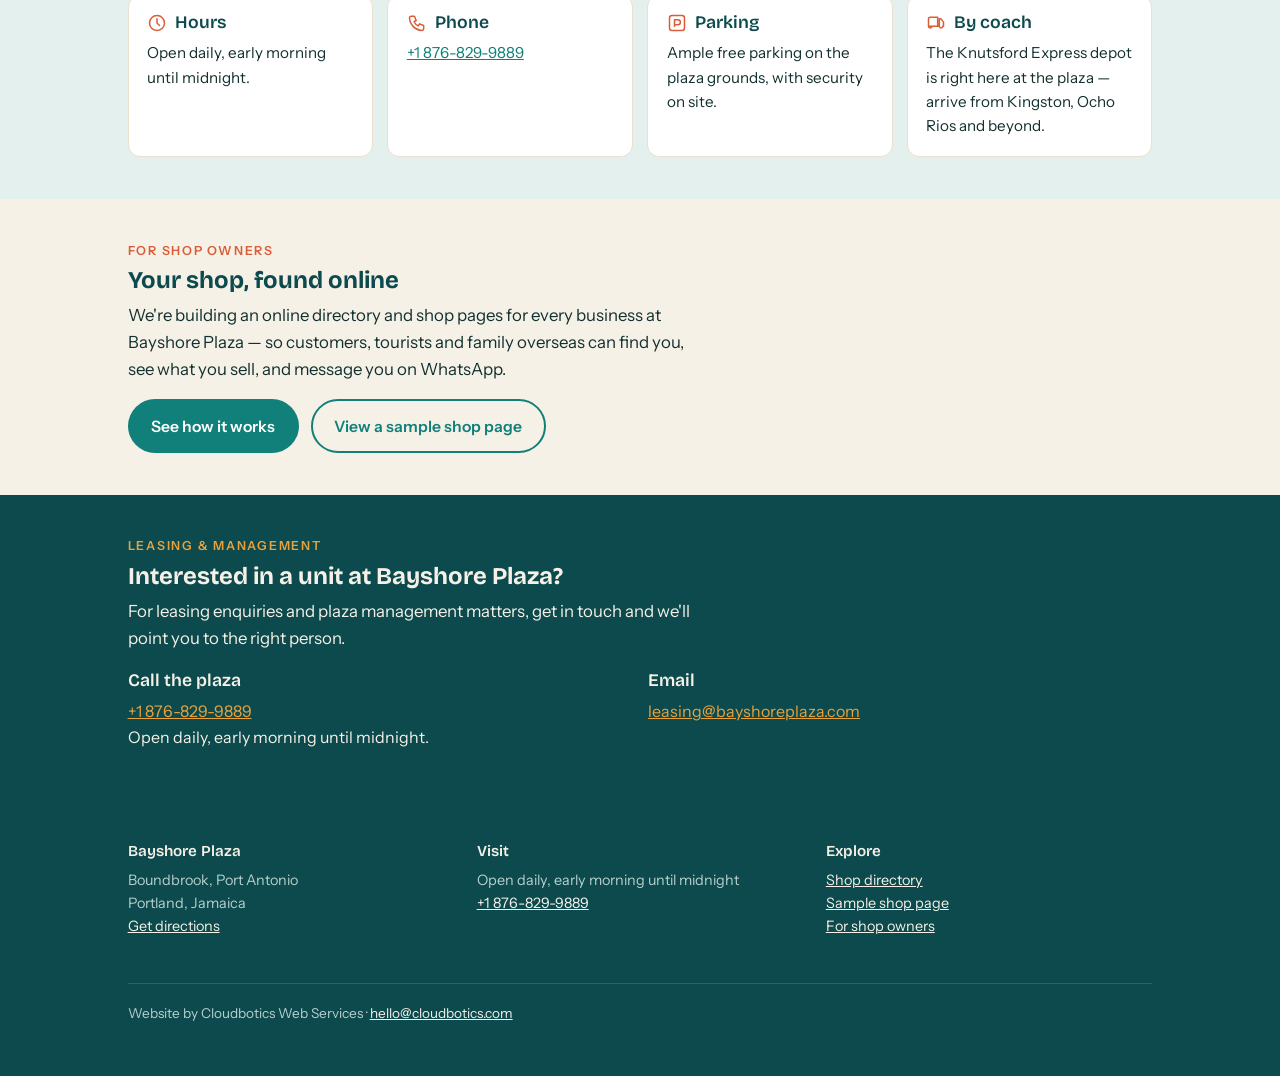
==== commit 7c35debb: "Set real Cloudbotics contact email (hello@cloudbotics.com) Co-Authored-By: Claude Fable 5 <noreply@a" ====
--- a/index.html
+++ b/index.html
@@ -208,8 +208,7 @@
         </div>
       </div>
       <p class="credit">Website by Cloudbotics Web Services ·
-        <!-- PLACEHOLDER: Cloudbotics contact email -->
-        <a href="mailto:hello@cloudbotics.example.com">hello@cloudbotics.example.com</a>
+        <a href="mailto:hello@cloudbotics.com">hello@cloudbotics.com</a>
       </p>
     </div>
   </footer>
